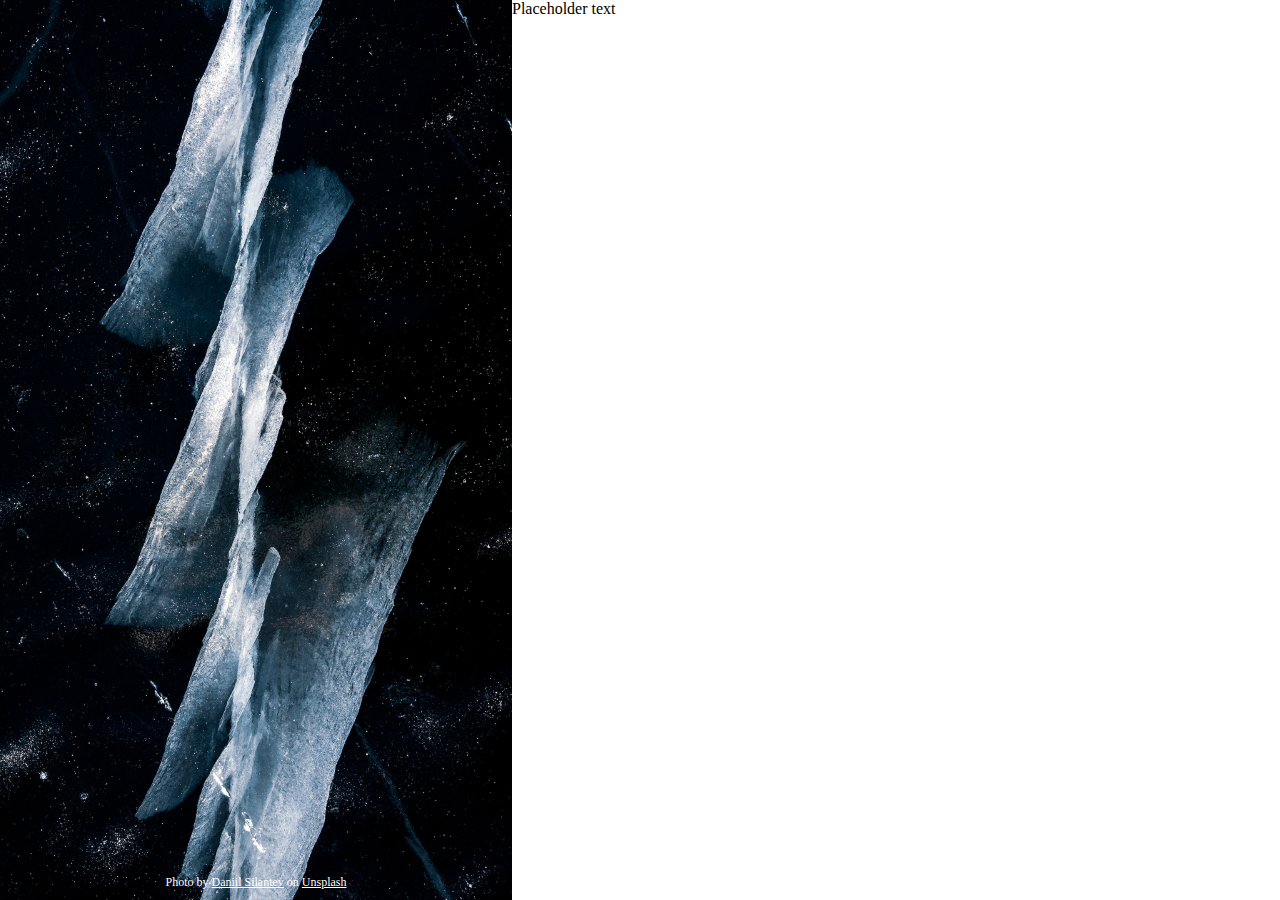
==== sign_up_form/index.html @ a1b6cb54 "Updates sidebar with photo credits and styling" ====
<!DOCTYPE html>
<html lang="en">
<head>
    <meta charset="UTF-8">
    <meta name="viewport" content="width=device-width, initial-scale=1.0">
    <link rel="stylesheet" href="./styles/style.css">
    <title>Sign-Up Form</title>
</head>
<body>
    <section class="sidebar">
        <p class="img-credit">Photo by <a href="https://unsplash.com/@betagamma">Daniil Silantev</a> on 
            <a href="https://unsplash.com/photos/white-and-black-abstract-painting-9R6NwFop9fs">Unsplash</a>
        </p>
    </section>
    <section class="main">
        Placeholder text
    </section>

</body>
</html>
---- sign_up_form/styles/style.css ----
*{
    margin: 0;
    padding: 0;
}
body{
    display: flex 
}

.sidebar {
    display: flex;
    justify-content: center;
    background-image: url("../images/background2.jpg");
    background-size: cover;
    background-repeat: no-repeat;
    width: 40%;
    height: 100vh;
    background-position: center;
}

.sidebar .img-credit{
    position: absolute;
    bottom: 10px;
    font-size: 12px;
    font-weight: 100;
    color: white;
}

a{
    color: white;
}
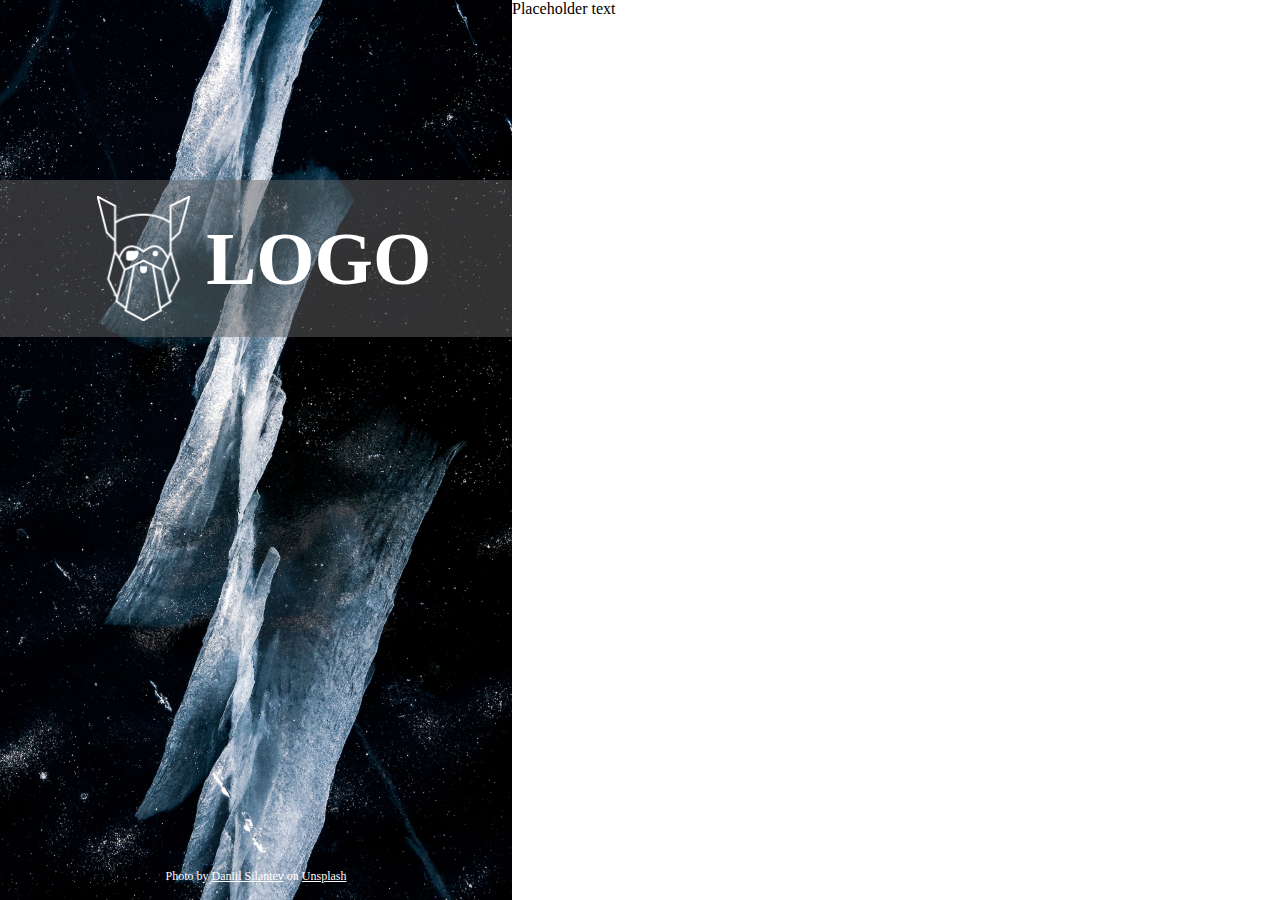
==== commit 638c2b10: "Adds in placeholder logo and css style" ====
--- a/sign_up_form/index.html
+++ b/sign_up_form/index.html
@@ -8,9 +8,13 @@
 </head>
 <body>
     <section class="sidebar">
-        <p class="img-credit">Photo by <a href="https://unsplash.com/@betagamma">Daniil Silantev</a> on 
+        <div class="hero">
+            <img class="hero-img" src="./images/odin-lined.png" alt="The Odin Project Logo">
+            <h1>LOGO</h1>
+        </div>
+        <div class="img-credit">Photo by <a href="https://unsplash.com/@betagamma">Daniil Silantev</a> on 
             <a href="https://unsplash.com/photos/white-and-black-abstract-painting-9R6NwFop9fs">Unsplash</a>
-        </p>
+        </div>
     </section>
     <section class="main">
         Placeholder text
--- a/sign_up_form/styles/style.css
+++ b/sign_up_form/styles/style.css
@@ -8,23 +8,44 @@
 
 .sidebar {
     display: flex;
-    justify-content: center;
+    flex-direction: column;
+    justify-content: space-between;
+    align-items: center;
     background-image: url("../images/background2.jpg");
     background-size: cover;
     background-repeat: no-repeat;
     width: 40%;
     height: 100vh;
     background-position: center;
-}
-
-.sidebar .img-credit{
-    position: absolute;
-    bottom: 10px;
-    font-size: 12px;
-    font-weight: 100;
     color: white;
 }
 
+.sidebar .hero{
+    display: flex;
+    justify-content: center;
+    align-items: center;
+    background-color: rgba(99, 99, 99, 0.5);
+    width: 100%;
+    top: 20vh;
+    position: relative;
+}
+
+.sidebar .hero-img{
+    display: flex;
+    height: 125px;
+    margin: 1rem;
+    overflow-clip-margin: content-box;
+    overflow: clip;
+}
+.sidebar .img-credit{
+    font-size: 12px;
+    font-weight: 100;
+    margin: 1rem;
+}
+
+h1{
+    font-size: 75px;
+}
 a{
     color: white;
 }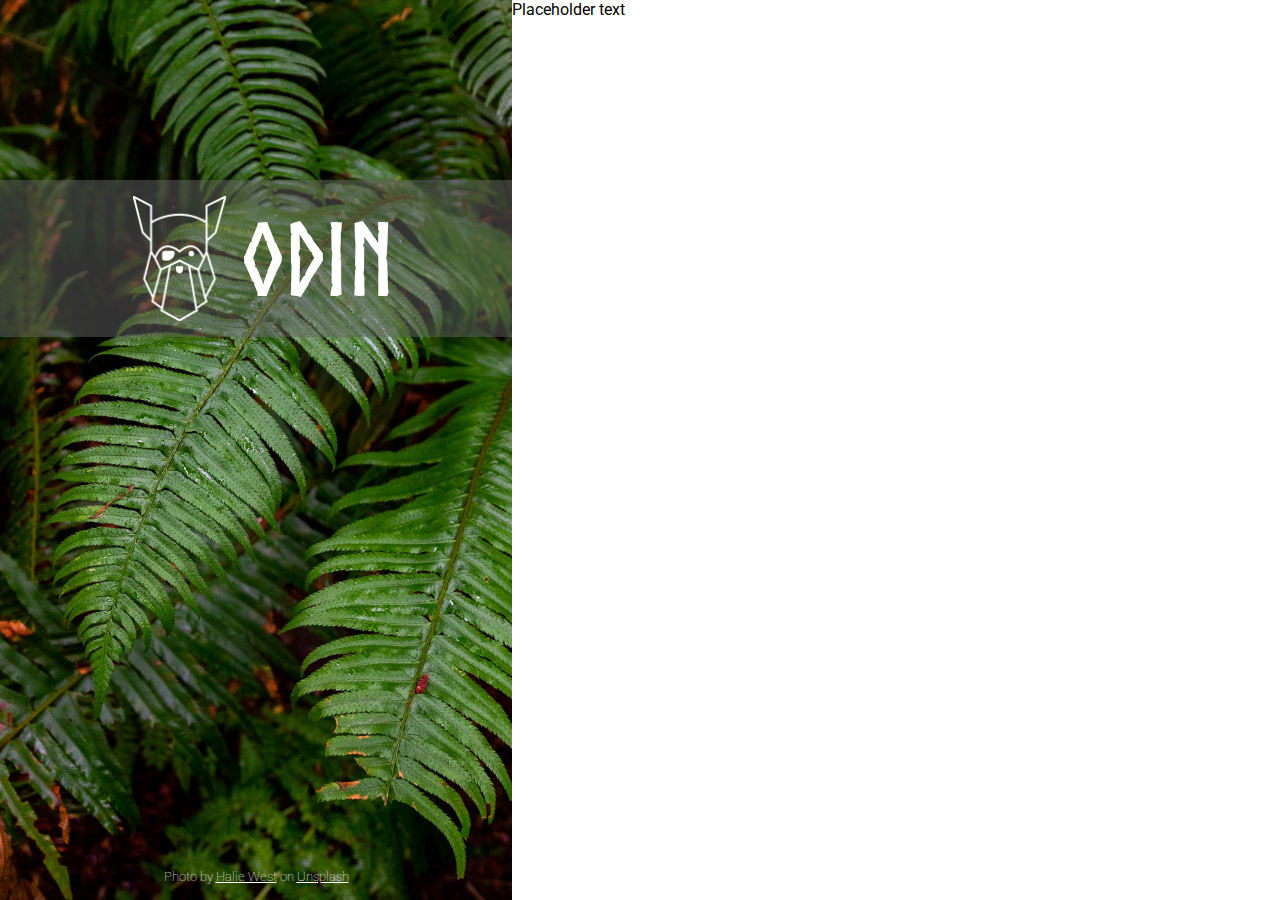
==== commit d055e3a8: "Replaces background image and logo with TOP logo/image and modifies some of the styling" ====
--- a/sign_up_form/index.html
+++ b/sign_up_form/index.html
@@ -4,16 +4,17 @@
     <meta charset="UTF-8">
     <meta name="viewport" content="width=device-width, initial-scale=1.0">
     <link rel="stylesheet" href="./styles/style.css">
+    <link href="https://fonts.googleapis.com/css2?family=Roboto:ital,wght@0,400;0,500;0,700;0,900;1,400;1,700;1,900&display=swap" rel="stylesheet">
     <title>Sign-Up Form</title>
 </head>
 <body>
     <section class="sidebar">
         <div class="hero">
             <img class="hero-img" src="./images/odin-lined.png" alt="The Odin Project Logo">
-            <h1>LOGO</h1>
+            <h1>ODIN</h1>
         </div>
-        <div class="img-credit">Photo by <a href="https://unsplash.com/@betagamma">Daniil Silantev</a> on 
-            <a href="https://unsplash.com/photos/white-and-black-abstract-painting-9R6NwFop9fs">Unsplash</a>
+        <div class="img-credit">Photo by <a href="https://unsplash.com/@haliewestphoto">Halie West</a> on 
+            <a href="https://unsplash.com/photos/green-leaf-plant-in-close-up-photography-25xggax4bSA">Unsplash</a>
         </div>
     </section>
     <section class="main">
--- a/sign_up_form/styles/style.css
+++ b/sign_up_form/styles/style.css
@@ -2,8 +2,11 @@
     margin: 0;
     padding: 0;
 }
+
 body{
-    display: flex 
+    display: flex;
+    font-family: "Roboto", sans-serif;
+
 }
 
 .sidebar {
@@ -34,18 +37,24 @@
     display: flex;
     height: 125px;
     margin: 1rem;
-    overflow-clip-margin: content-box;
     overflow: clip;
 }
 .sidebar .img-credit{
-    font-size: 12px;
+    font-size: .8rem;
     font-weight: 100;
     margin: 1rem;
 }
 
 h1{
-    font-size: 75px;
+    font-size: 100px;
+    font-family: "Norse-Bold", sans-serif;
 }
+
 a{
     color: white;
+}
+
+@font-face {
+    font-family: "Norse-Bold";
+    src: url("../fonts/Norse-Bold.otf");
 }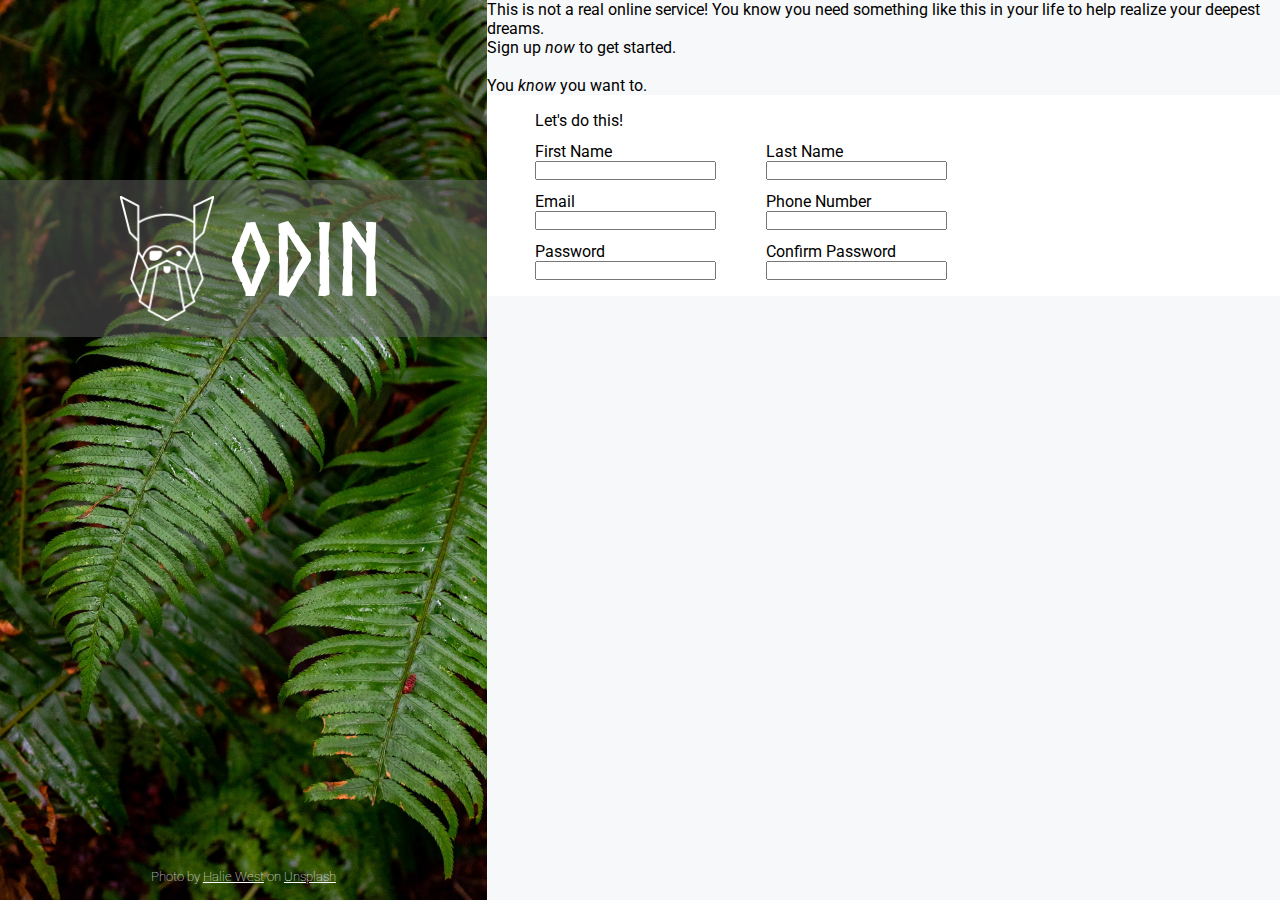
==== commit 8ffad6a2: "Added in basic form elements and basic styling" ====
--- a/sign_up_form/index.html
+++ b/sign_up_form/index.html
@@ -18,7 +18,51 @@
         </div>
     </section>
     <section class="main">
-        Placeholder text
+        <div class="cta">
+            This is not a real online service! You know you need something like this in your 
+            life to help realize your deepest dreams.
+            <br>
+            Sign up <em>now</em> to get started.
+            <br>
+            <br>
+            You <em>know</em> you want to.
+        </div>
+        <form class="form" action="" method="GET" id="sign-up">
+            <legend>Let's do this!</legend>
+            <div class="form-row">
+                <div class="form-element">
+                    <label for="first-name">First Name</label>
+                    <input id="first-name" name="first-name" type="text">
+                </div>
+                <div class="form-element">
+                    <label for="last-name">Last Name</label>
+                    <input id="last-name" name="last-name" type="text">
+                </div>
+            </div>
+            <div class="form-row">
+                <div class="form-element">
+                    <label for="email">Email</label>
+                    <input id="email" name="user-email" type="email">
+                </div>
+                <div class="form-element">
+                    <label for="phone-number">Phone Number</label>
+                    <input id="phone-number" name="user-phone-number" type="tel">
+                </div>
+            </div>
+            <div class="form-row">
+                <div class="form-element">
+                    <label for="password">Password</label>
+                    <input id="password" name="user-password" type="password">
+                </div>
+                <div class="form-element">
+                    <label for="password-confirm">Confirm Password</label>
+                    <input id="password-confirm" name="user-confirm-password" type="password">
+                </div>
+            </div>
+
+            
+
+        </form>
     </section>
 
 </body>
--- a/sign_up_form/styles/style.css
+++ b/sign_up_form/styles/style.css
@@ -54,6 +54,31 @@
     color: white;
 }
 
+.main{
+    background-color: #f7f8fa;
+    ;
+}
+
+.form{
+    background-color: white;
+    display: flex;
+    flex-grow: 1;
+    flex-direction: column;
+    padding: 1rem 3rem;
+}
+.form-row{
+    display: flex;
+}
+
+.form-element{
+    display: flex;
+    flex-direction: column;
+    margin-right: 50px;
+    margin-top: 12px;
+}
+
+
+
 @font-face {
     font-family: "Norse-Bold";
     src: url("../fonts/Norse-Bold.otf");
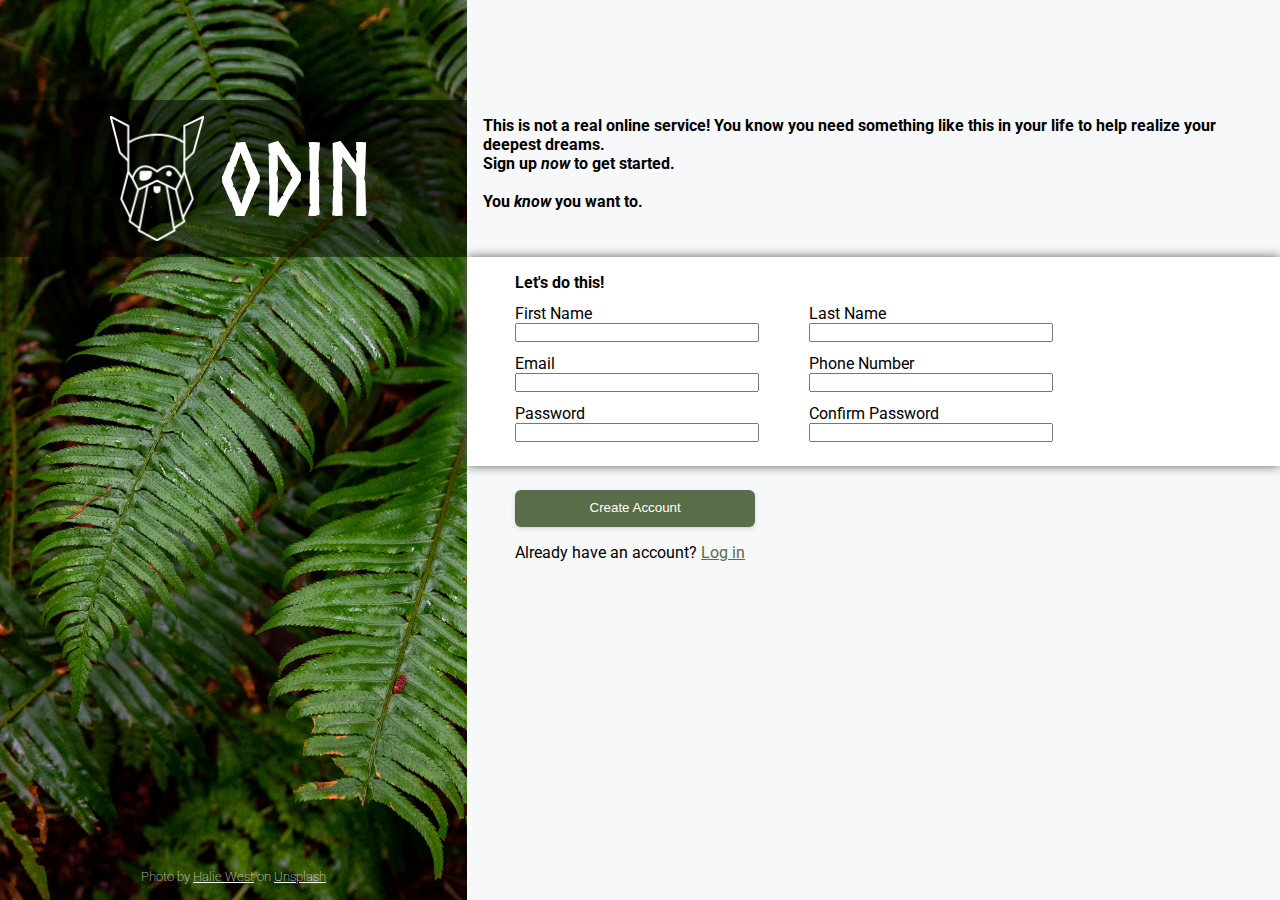
==== commit ff1501a8: "Adds in create account button and styliing" ====
--- a/sign_up_form/index.html
+++ b/sign_up_form/index.html
@@ -58,11 +58,12 @@
                     <label for="password-confirm">Confirm Password</label>
                     <input id="password-confirm" name="user-confirm-password" type="password">
                 </div>
-            </div>
-
-            
-
+            </div>          
         </form>
+        <div class="form-end">
+            <button type="submit">Create Account</button>
+            <p class="login">Already have an account? <a href="#">Log in</a></p>
+        </div>
     </section>
 
 </body>
--- a/sign_up_form/styles/style.css
+++ b/sign_up_form/styles/style.css
@@ -6,7 +6,6 @@
 body{
     display: flex;
     font-family: "Roboto", sans-serif;
-
 }
 
 .sidebar {
@@ -21,15 +20,16 @@
     height: 100vh;
     background-position: center;
     color: white;
+    overflow: hidden;
 }
 
 .sidebar .hero{
     display: flex;
     justify-content: center;
     align-items: center;
-    background-color: rgba(99, 99, 99, 0.5);
+    background-color: rgba(0, 0, 0, 0.5);
     width: 100%;
-    top: 20vh;
+    top: min(calc(100vw * 0.2 - 100px), 100px);
     position: relative;
 }
 
@@ -56,16 +56,25 @@
 
 .main{
     background-color: #f7f8fa;
-    ;
+    flex-grow: 1;
+}
+
+.cta{
+    padding: 1rem;
+    font-weight: bold;
+    margin-top: max(10px, min(calc(100vw * 0.2 - 100px), 100px));
+    margin-bottom: max(10px, min(calc(100vw * 0.2 - 100px), 30px));
 }
 
 .form{
     background-color: white;
+    box-shadow: 0 0 10px #616161;
     display: flex;
     flex-grow: 1;
     flex-direction: column;
-    padding: 1rem 3rem;
+    padding: 1rem 3rem 1.5rem 3rem;
 }
+
 .form-row{
     display: flex;
 }
@@ -77,6 +86,36 @@
     margin-top: 12px;
 }
 
+.form-end{
+    display: flex;
+    flex-direction: column;
+    margin-left: 3rem;
+    margin-top: 1.5rem;
+    gap: 1rem;
+}
+
+button{
+    width: 15rem;
+    color: white;
+    background-color: #596D48;
+    border-radius: 6px;
+    outline: none;
+    border: none;
+    padding: 10px 40px 12px 40px;
+    box-shadow: rgba(50, 50, 105, 0.15) 0px 2px 5px 0px, rgba(0, 0, 0, 0.05) 0px 1px 1px 0px;
+}
+
+input{
+    width: 15rem;
+}
+
+legend{
+    font-weight: bold;
+}
+
+.login a{
+    color: #596D48;
+}
 
 
 @font-face {
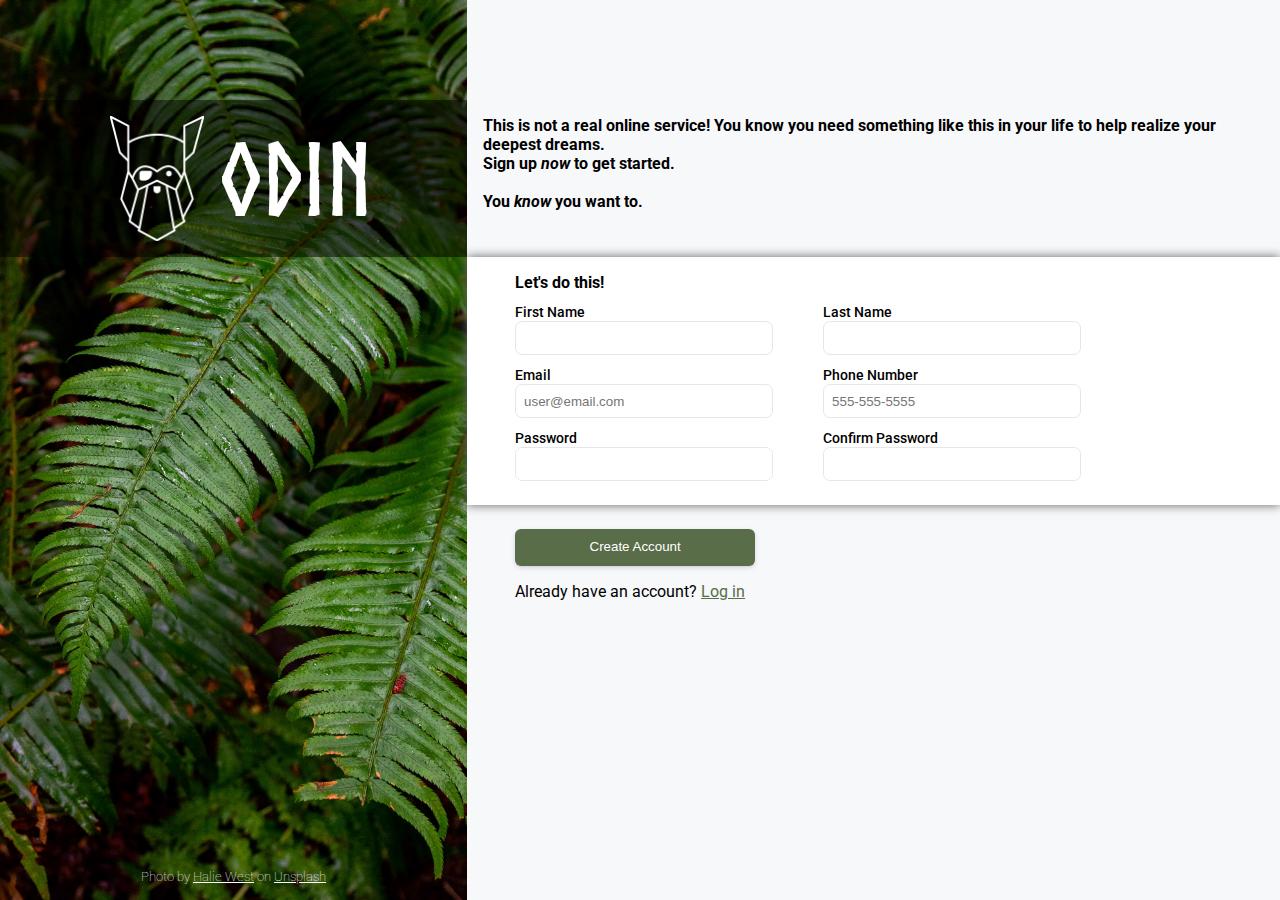
==== commit d3cc32fa: "Adds in pattern matching for phone and placeholder for email/phone" ====
--- a/sign_up_form/index.html
+++ b/sign_up_form/index.html
@@ -42,11 +42,11 @@
             <div class="form-row">
                 <div class="form-element">
                     <label for="email">Email</label>
-                    <input id="email" name="user-email" type="email">
+                    <input id="email" name="user-email" type="email" placeholder="user@email.com">
                 </div>
                 <div class="form-element">
                     <label for="phone-number">Phone Number</label>
-                    <input id="phone-number" name="user-phone-number" type="tel">
+                    <input id="phone-number" name="user-phone-number" type="tel" pattern="[0-9]{3}-[0-9]{3}-[0-9]{4}" placeholder="555-555-5555">
                 </div>
             </div>
             <div class="form-row">
--- a/sign_up_form/styles/style.css
+++ b/sign_up_form/styles/style.css
@@ -105,8 +105,17 @@
     box-shadow: rgba(50, 50, 105, 0.15) 0px 2px 5px 0px, rgba(0, 0, 0, 0.05) 0px 1px 1px 0px;
 }
 
+label{
+    font-weight: 500;
+    font-size: 0.9rem;
+}
+
 input{
     width: 15rem;
+    border: 1px solid #E5E7EB;
+    border-radius: 7px;
+    height: 1.5rem;
+    padding: 4px 8px;
 }
 
 legend{
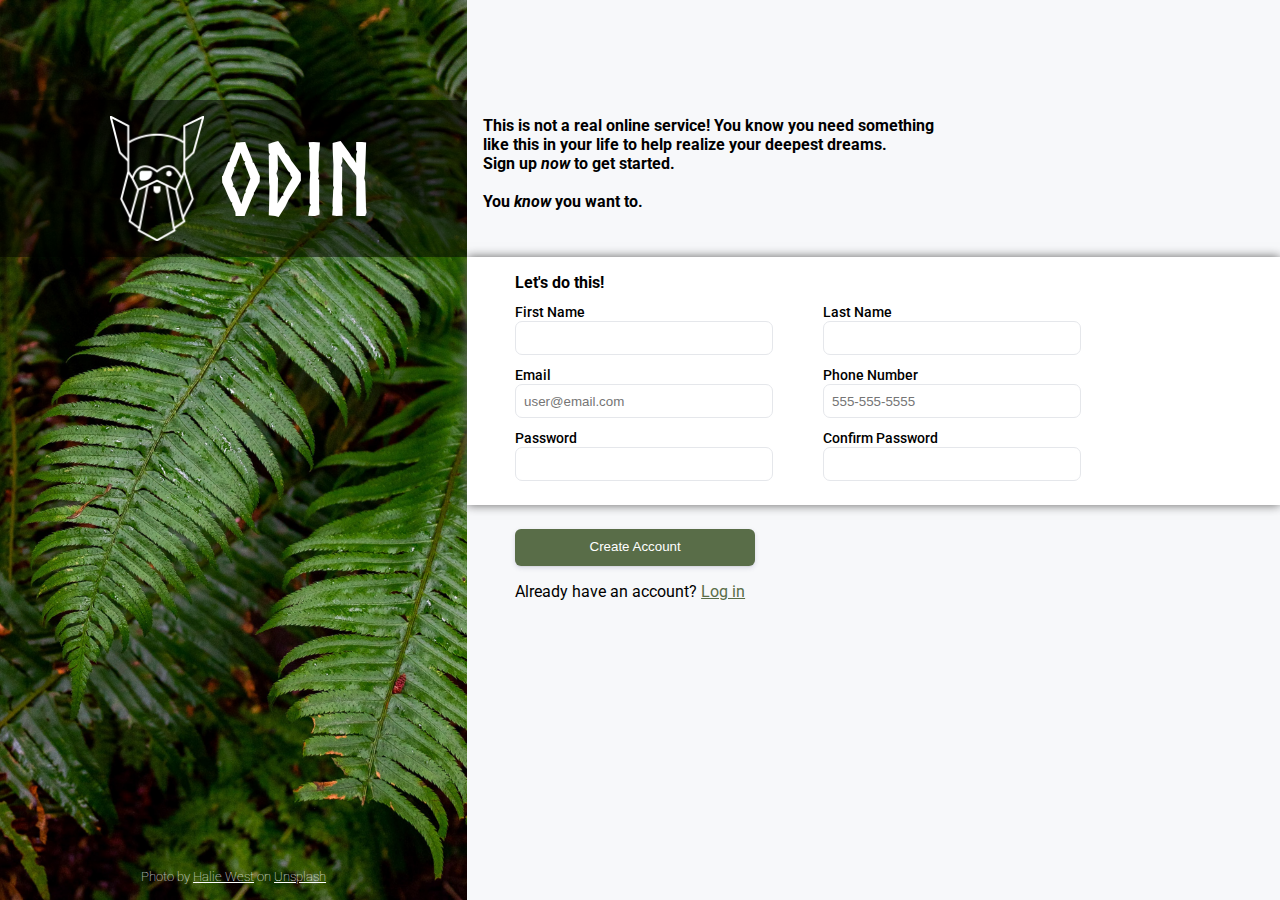
==== commit d2f2126f: "Updates button to work with form and modifies wrapping on CTA text" ====
--- a/sign_up_form/index.html
+++ b/sign_up_form/index.html
@@ -27,7 +27,7 @@
             <br>
             You <em>know</em> you want to.
         </div>
-        <form class="form" action="" method="GET" id="sign-up">
+        <form class="form" id="sign-up" action="" method="GET" >
             <legend>Let's do this!</legend>
             <div class="form-row">
                 <div class="form-element">
@@ -61,7 +61,7 @@
             </div>          
         </form>
         <div class="form-end">
-            <button type="submit">Create Account</button>
+            <button type="submit" form="sign-up">Create Account</button>
             <p class="login">Already have an account? <a href="#">Log in</a></p>
         </div>
     </section>
--- a/sign_up_form/styles/style.css
+++ b/sign_up_form/styles/style.css
@@ -16,9 +16,9 @@
     background-image: url("../images/background2.jpg");
     background-size: cover;
     background-repeat: no-repeat;
+    background-position: center;
     width: 40%;
     height: 100vh;
-    background-position: center;
     color: white;
     overflow: hidden;
 }
@@ -64,14 +64,15 @@
     font-weight: bold;
     margin-top: max(10px, min(calc(100vw * 0.2 - 100px), 100px));
     margin-bottom: max(10px, min(calc(100vw * 0.2 - 100px), 30px));
+    text-wrap: balance;
 }
 
 .form{
+    display: flex;
+    flex-direction: column;
+    flex-grow: 1;
     background-color: white;
     box-shadow: 0 0 10px #616161;
-    display: flex;
-    flex-grow: 1;
-    flex-direction: column;
     padding: 1rem 3rem 1.5rem 3rem;
 }
 
@@ -99,8 +100,8 @@
     color: white;
     background-color: #596D48;
     border-radius: 6px;
+    border: none;
     outline: none;
-    border: none;
     padding: 10px 40px 12px 40px;
     box-shadow: rgba(50, 50, 105, 0.15) 0px 2px 5px 0px, rgba(0, 0, 0, 0.05) 0px 1px 1px 0px;
 }
